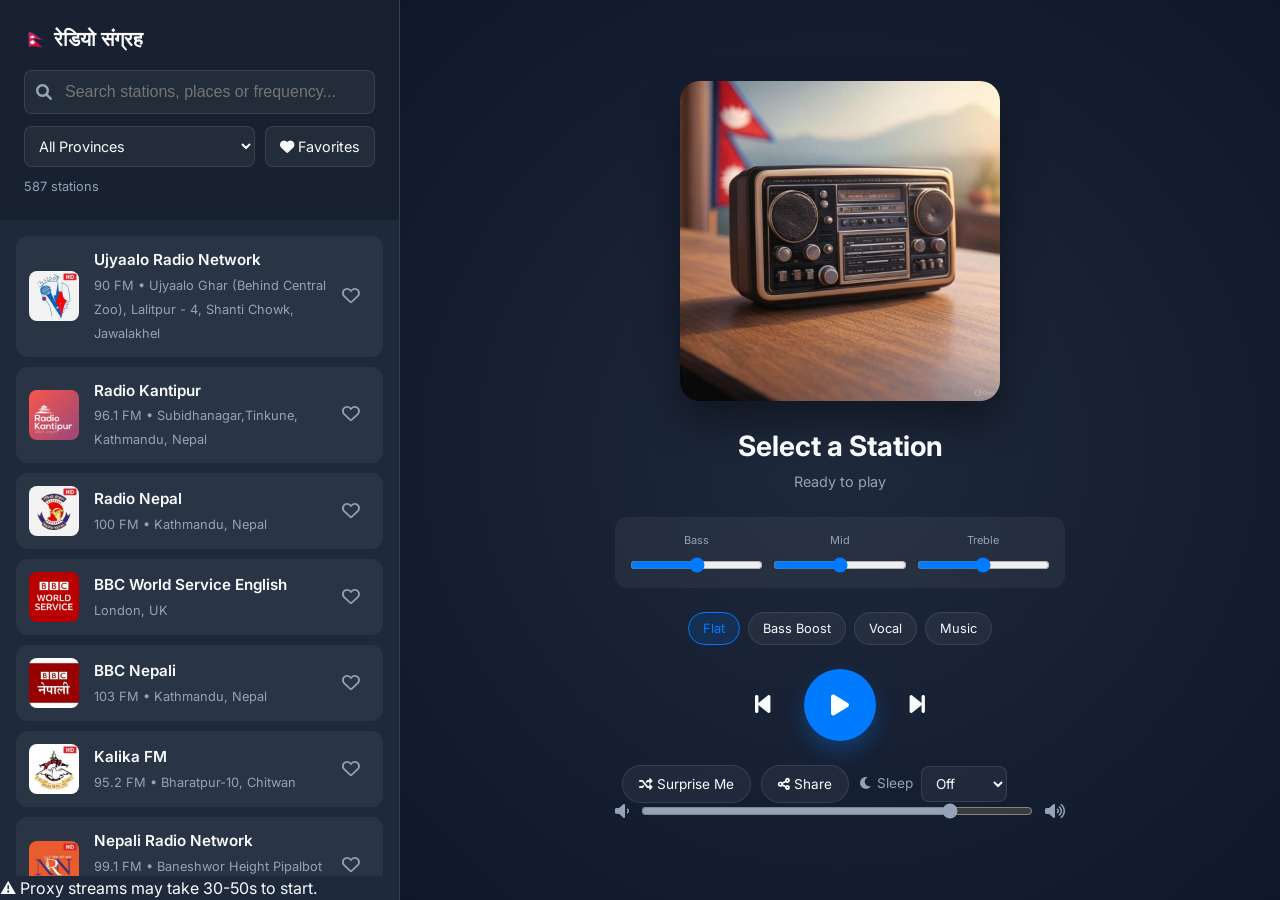
==== index.html @ 4ac7167f "Make province filter feedback obvious: live station count + input event" ====
<!DOCTYPE html>
<html lang="en">
<head>
  <meta charset="UTF-8" />
  <meta name="viewport" content="width=device-width, initial-scale=1.0, maximum-scale=1.0, user-scalable=no, viewport-fit=cover" />
  <meta name="apple-mobile-web-app-capable" content="yes" />
  <meta name="apple-mobile-web-app-status-bar-style" content="black-translucent" />
  <meta name="apple-mobile-web-app-title" content="Nepali Radio" />
  <title>📻 🇳🇵 नेपाली रेडियो संग्रह</title>

  <link rel="icon" href="/nepali-radio-player/icons/favicon-32x32.png" type="image/png" />
  <link rel="apple-touch-icon" href="/nepali-radio-player/icons/apple-touch-icon.png" />
  <link rel="manifest" href="/nepali-radio-player/site.webmanifest" />
  <meta name="theme-color" content="#0f172a" />

  <link href="https://fonts.googleapis.com/css2?family=Inter:wght@400;600;700&display=swap" rel="stylesheet">
  <link rel="stylesheet" href="https://cdnjs.cloudflare.com/ajax/libs/font-awesome/6.0.0/css/all.min.css">
  
  <link rel="stylesheet" href="style.css" />
</head>

<body>
  <div class="app-layout">
    
    <aside class="sidebar">
      <header class="sidebar-header">
        <h1><span class="flag">🇳🇵</span> रेडियो संग्रह</h1>
        <div class="search-container">
          <i class="fas fa-search"></i>
          <input type="text" id="search" placeholder="Search stations, places or frequency..." autocomplete="off" />
        </div>
        <div class="filter-row">
          <label class="visually-hidden" for="provinceFilter">Filter by province</label>
          <select id="provinceFilter" class="filter-select" aria-label="Filter by province">
            <option value="">All Provinces</option>
            <option value="1">Koshi</option>
            <option value="2">Madhesh</option>
            <option value="3">Bagmati</option>
            <option value="4">Gandaki</option>
            <option value="5">Lumbini</option>
            <option value="6">Karnali</option>
            <option value="7">Sudurpashchim</option>
          </select>
          <button id="favoritesToggle" class="fav-toggle-btn" type="button" aria-pressed="false" aria-label="Show favorites only">
            <i class="fas fa-heart"></i> Favorites
          </button>
        </div>
        <p id="stationCount" class="station-count" aria-live="polite"></p>
      </header>

      <section id="recentSection" class="recent-section" aria-label="Recently played stations" hidden>
        <h2 class="section-title"><i class="fas fa-clock-rotate-left"></i> Recently Played</h2>
        <div id="recentStations" class="recent-container"></div>
      </section>

      <div id="stations" class="stations-container">
        </div>

      <div class="proxy-note">
        <p>⚠️ Proxy streams may take 30-50s to start.</p>
      </div>
    </aside>

    <main class="player-hero">
      <div class="now-playing-container">
        <div class="artwork-card">
          <img id="main-logo" src="./logo/default.jpg" alt="Station Logo">
          <div class="wave-animation" id="visualizer">
              <span></span><span></span><span></span><span></span><span></span>
          </div>
        </div>
        
        <div class="station-info">
          <h2 id="nowPlayingName">Select a Station</h2>
          <p id="nowPlayingLocation">Ready to play</p>
        </div>

        <div class="eq-container">
          <div class="eq-slider">
            <label for="bassSlider">Bass</label>
            <input type="range" id="bassSlider" min="-10" max="10" value="0" step="1">
          </div>
          <div class="eq-slider">
            <label for="midSlider">Mid</label>
            <input type="range" id="midSlider" min="-10" max="10" value="0" step="1">
          </div>
          <div class="eq-slider">
            <label for="trebleSlider">Treble</label>
            <input type="range" id="trebleSlider" min="-10" max="10" value="0" step="1">
          </div>
        </div>

        <div class="eq-presets" role="group" aria-label="Equalizer presets">
          <button type="button" class="preset-btn active" data-preset="flat">Flat</button>
          <button type="button" class="preset-btn" data-preset="bass">Bass Boost</button>
          <button type="button" class="preset-btn" data-preset="vocal">Vocal</button>
          <button type="button" class="preset-btn" data-preset="music">Music</button>
        </div>

        <div class="main-controls">
          <button id="prevBtn" class="nav-btn" aria-label="Previous"><i class="fas fa-step-backward"></i></button>

          <button id="playPauseBtn" class="play-trigger" aria-label="Play/Pause">
            <i id="playIcon" class="fas fa-play"></i>
          </button>

          <button id="nextBtn" class="nav-btn" aria-label="Next"><i class="fas fa-step-forward"></i></button>
        </div>

        <div class="player-tools">
          <button id="shuffleBtn" class="tool-btn" type="button" aria-label="Play a random station">
            <i class="fas fa-shuffle"></i> Surprise Me
          </button>
          <button id="shareBtn" class="tool-btn" type="button" aria-label="Share this station">
            <i class="fas fa-share-nodes"></i> <span id="shareBtnLabel">Share</span>
          </button>
          <div class="sleep-box">
            <label for="sleepTimerSelect"><i class="fas fa-moon"></i> Sleep</label>
            <select id="sleepTimerSelect" class="filter-select" aria-label="Sleep timer">
              <option value="0">Off</option>
              <option value="15">15 min</option>
              <option value="30">30 min</option>
              <option value="45">45 min</option>
              <option value="60">60 min</option>
            </select>
            <span id="sleepTimerStatus" class="sleep-status" aria-live="polite"></span>
          </div>
        </div>

        <div class="volume-box">
          <i class="fas fa-volume-low"></i>
          <input type="range" id="volumeSlider" min="0" max="1" step="0.05" value="0.8">
          <i class="fas fa-volume-high"></i>
        </div>
      </div>
    </main>

  </div>

  <audio id="player" preload="none" playsinline crossorigin="anonymous"></audio>

  <script src="script.js" defer></script>

  <script>
    if ('serviceWorker' in navigator) {
      window.addEventListener('load', () => {
        navigator.serviceWorker.register('/nepali-radio-player/sw.js')
          .then(reg => console.log('✅ SW Registered'))
          .catch(err => console.error('❌ SW Failed', err));
      });
    }
  </script>
</body>
</html>
---- style.css ----
/* --- 1. VARIABLES & RESET --- */
:root {
  --bg-dark: #0f172a;
  --sidebar-bg: #1e293b;
  --accent: #007aff;
  --text-primary: #f8fafc;
  --text-dim: #94a3b8;
  --glass: rgba(255, 255, 255, 0.05);
  --glass-border: rgba(255, 255, 255, 0.1);
  --safe-top: env(safe-area-inset-top);
  --safe-bottom: env(safe-area-inset-bottom);
}

* {
  box-sizing: border-box;
  margin: 0;
  padding: 0;
  -webkit-tap-highlight-color: transparent;
}

body {
  background-color: var(--bg-dark);
  color: var(--text-primary);
  font-family: 'Inter', system-ui, -apple-system, sans-serif;
  line-height: 1.5;
  min-height: 100vh;
  /* Prevent horizontal bounce on mobile */
  overflow-x: hidden; 
}

img {
  max-width: 100%;
  height: auto;
  display: block;
}

/* --- 2. MOBILE-FIRST LAYOUT (Default) --- */
.app-layout {
  display: flex;
  flex-direction: column; /* Stack vertically on mobile */
  min-height: 100vh;
}

/* SIDEBAR (On Mobile, this is the station list below the player) */
.sidebar {
  width: 100%;
  background: var(--sidebar-bg);
  display: flex;
  flex-direction: column;
  order: 2; /* Move below player on mobile */
  padding-bottom: var(--safe-bottom);
}

.sidebar-header {
  padding: 1.5rem;
  background: rgba(0, 0, 0, 0.2);
  position: sticky;
  top: 0;
  z-index: 10;
}

.sidebar-header h1 {
  font-size: 1.25rem;
  margin-bottom: 1rem;
}

.search-container {
  position: relative;
  display: flex;
  align-items: center;
}

.search-container i {
  position: absolute;
  left: 12px;
  color: var(--text-dim);
}

.search-container input {
  width: 100%;
  padding: 12px 12px 12px 40px;
  border-radius: 8px;
  border: 1px solid var(--glass-border);
  background: var(--glass);
  color: white;
  font-size: 1rem;
}

.stations-container {
  padding: 1rem;
  display: grid;
  grid-template-columns: 1fr; /* Single column on mobile */
  gap: 10px;
}

/* FILTERS (Province + Favorites) */
.visually-hidden {
  position: absolute;
  width: 1px;
  height: 1px;
  overflow: hidden;
  clip: rect(0 0 0 0);
  white-space: nowrap;
}

.filter-row {
  display: flex;
  gap: 10px;
  margin-top: 12px;
}

.filter-select {
  flex: 1;
  min-width: 0;
  padding: 10px;
  border-radius: 8px;
  border: 1px solid var(--glass-border);
  background: var(--glass);
  color: var(--text-primary);
  font-size: 0.9rem;
  font-family: inherit;
}

.filter-select option {
  color: #0f172a;
}

.filter-select.active {
  border-color: var(--accent);
  color: var(--accent);
}

.fav-toggle-btn {
  padding: 10px 14px;
  border-radius: 8px;
  border: 1px solid var(--glass-border);
  background: var(--glass);
  color: var(--text-primary);
  font-size: 0.9rem;
  font-family: inherit;
  cursor: pointer;
  white-space: nowrap;
  transition: all 0.2s ease;
}

.fav-toggle-btn.active {
  background: rgba(0, 122, 255, 0.15);
  border-color: var(--accent);
  color: var(--accent);
}

/* RECENTLY PLAYED */
.recent-section {
  padding: 1rem 1rem 0;
}

.section-title {
  font-size: 0.85rem;
  font-weight: 600;
  color: var(--text-dim);
  text-transform: uppercase;
  letter-spacing: 0.05em;
  margin-bottom: 10px;
}

.recent-container {
  display: grid;
  grid-template-columns: 1fr;
  gap: 10px;
}

.error-msg {
  color: var(--text-dim);
  text-align: center;
  padding: 1rem;
  font-size: 0.9rem;
}

/* PLAYER HERO (On Mobile, this is the top section) */
.player-hero {
  width: 100%;
  padding: calc(2rem + var(--safe-top)) 1.5rem 2rem;
  background: radial-gradient(circle at center, #1e293b 0%, #0f172a 100%);
  display: flex;
  flex-direction: column;
  align-items: center;
  order: 1; /* Keep player on top */
}

.now-playing-container {
  width: 100%;
  max-width: 400px;
  text-align: center;
}

#main-logo {
  width: clamp(180px, 50vw, 280px); /* Scales based on screen width */
  aspect-ratio: 1/1;
  border-radius: 20px;
  margin: 0 auto 1.5rem;
  box-shadow: 0 20px 40px rgba(0, 0, 0, 0.4);
  object-fit: cover;
}

.station-info h2 {
  font-size: clamp(1.2rem, 5vw, 1.75rem);
  margin-bottom: 0.25rem;
}

.station-info p {
  color: var(--text-dim);
  font-size: 0.9rem;
  margin-bottom: 1.5rem;
}

/* --- 3. CONTROLS & UI ELEMENTS --- */
.eq-container {
  display: grid;
  grid-template-columns: repeat(3, 1fr);
  gap: 10px;
  background: var(--glass);
  padding: 15px;
  border-radius: 12px;
  margin-bottom: 1.5rem;
}

.eq-slider {
  display: flex;
  flex-direction: column;
  align-items: center;
  font-size: 11px;
  color: var(--text-dim);
  gap: 8px;
}

.eq-slider input {
  width: 100%;
  accent-color: var(--accent);
}

.main-controls {
  display: flex;
  align-items: center;
  justify-content: center;
  gap: 1.5rem;
  margin-bottom: 1.5rem;
}

.nav-btn {
  background: none;
  border: none;
  color: var(--text-primary);
  font-size: 1.5rem;
  padding: 10px;
  cursor: pointer;
}

.play-trigger {
  width: 72px;
  height: 72px;
  border-radius: 50%;
  background: var(--accent);
  color: white;
  border: none;
  font-size: 1.5rem;
  cursor: pointer;
  box-shadow: 0 10px 20px rgba(0, 122, 255, 0.3);
  display: flex;
  align-items: center;
  justify-content: center;
}

.volume-box {
  display: flex;
  align-items: center;
  gap: 12px;
  color: var(--text-dim);
}

.volume-box input {
  flex: 1;
  accent-color: var(--text-dim);
}

/* EQ PRESETS */
.eq-presets {
  display: flex;
  flex-wrap: wrap;
  justify-content: center;
  gap: 8px;
  margin-bottom: 1.5rem;
}

.preset-btn {
  padding: 8px 14px;
  border-radius: 999px;
  border: 1px solid var(--glass-border);
  background: var(--glass);
  color: var(--text-primary);
  font-size: 0.8rem;
  font-family: inherit;
  cursor: pointer;
  transition: all 0.2s ease;
}

.preset-btn.active {
  background: rgba(0, 122, 255, 0.15);
  border-color: var(--accent);
  color: var(--accent);
}

/* PLAYER TOOLS (Shuffle / Share / Sleep Timer) */
.player-tools {
  display: flex;
  flex-wrap: wrap;
  align-items: center;
  justify-content: center;
  gap: 10px;
  margin-top: 1.5rem;
}

.tool-btn {
  padding: 10px 16px;
  border-radius: 999px;
  border: 1px solid var(--glass-border);
  background: var(--glass);
  color: var(--text-primary);
  font-size: 0.85rem;
  font-family: inherit;
  cursor: pointer;
  transition: all 0.2s ease;
}

.tool-btn:active {
  transform: scale(0.97);
}

.sleep-box {
  display: flex;
  align-items: center;
  gap: 8px;
  color: var(--text-dim);
  font-size: 0.85rem;
}

.sleep-box .filter-select {
  flex: none;
  padding: 8px 10px;
  font-size: 0.85rem;
}

.sleep-status {
  min-width: 44px;
  font-variant-numeric: tabular-nums;
  color: var(--text-dim);
  font-size: 0.85rem;
}

.sleep-status.active {
  color: var(--accent);
}

/* STATION CARDS */
.station-card {
  display: flex;
  align-items: center;
  padding: 12px;
  background: var(--glass);
  border: 1px solid transparent;
  border-radius: 12px;
  cursor: pointer;
  transition: all 0.2s ease;
}

.station-card:active {
  transform: scale(0.98);
}

.station-card.active {
  background: rgba(0, 122, 255, 0.15);
  border-color: var(--accent);
}

.station-card img {
  width: 50px;
  height: 50px;
  border-radius: 8px;
  margin-right: 15px;
}

.station-card-info {
  flex: 1;
  min-width: 0;
}

/* FAVORITE HEART ON STATION CARDS */
.fav-btn {
  flex: none;
  background: none;
  border: none;
  color: var(--text-dim);
  font-size: 1.1rem;
  padding: 10px;
  margin-left: 6px;
  cursor: pointer;
  transition: all 0.2s ease;
}

.fav-btn.favorited {
  color: var(--accent);
}

.name {
  display: block;
  font-weight: 600;
  font-size: 0.95rem;
}

.location {
  font-size: 0.8rem;
  color: var(--text-dim);
}

/* --- 4. TABLET & DESKTOP OVERRIDES --- */

/* Tablets (iPad) */
@media (min-width: 768px) {
  .stations-container {
    grid-template-columns: repeat(2, 1fr); /* Two columns of stations */
  }
}

/* Desktop */
@media (min-width: 1024px) {
  .app-layout {
    flex-direction: row; /* Horizontal layout */
    height: 100vh;
    overflow: hidden;
  }

  .sidebar {
    width: 400px;
    height: 100vh;
    order: 1;
    border-right: 1px solid var(--glass-border);
  }

  .stations-container {
    grid-template-columns: 1fr; /* Back to single column in the sidebar */
    overflow-y: auto;
  }

  .player-hero {
    flex: 1;
    height: 100vh;
    order: 2;
    padding: 2rem;
    justify-content: center;
  }

  .now-playing-container {
    max-width: 450px;
  }

  #main-logo {
    width: 320px;
  }
}
/* Result count under the filters (added with the province-filter fix) */
.station-count {
  margin-top: 0.6rem;
  font-size: 0.8rem;
  color: var(--text-dim);
  min-height: 1em;
}
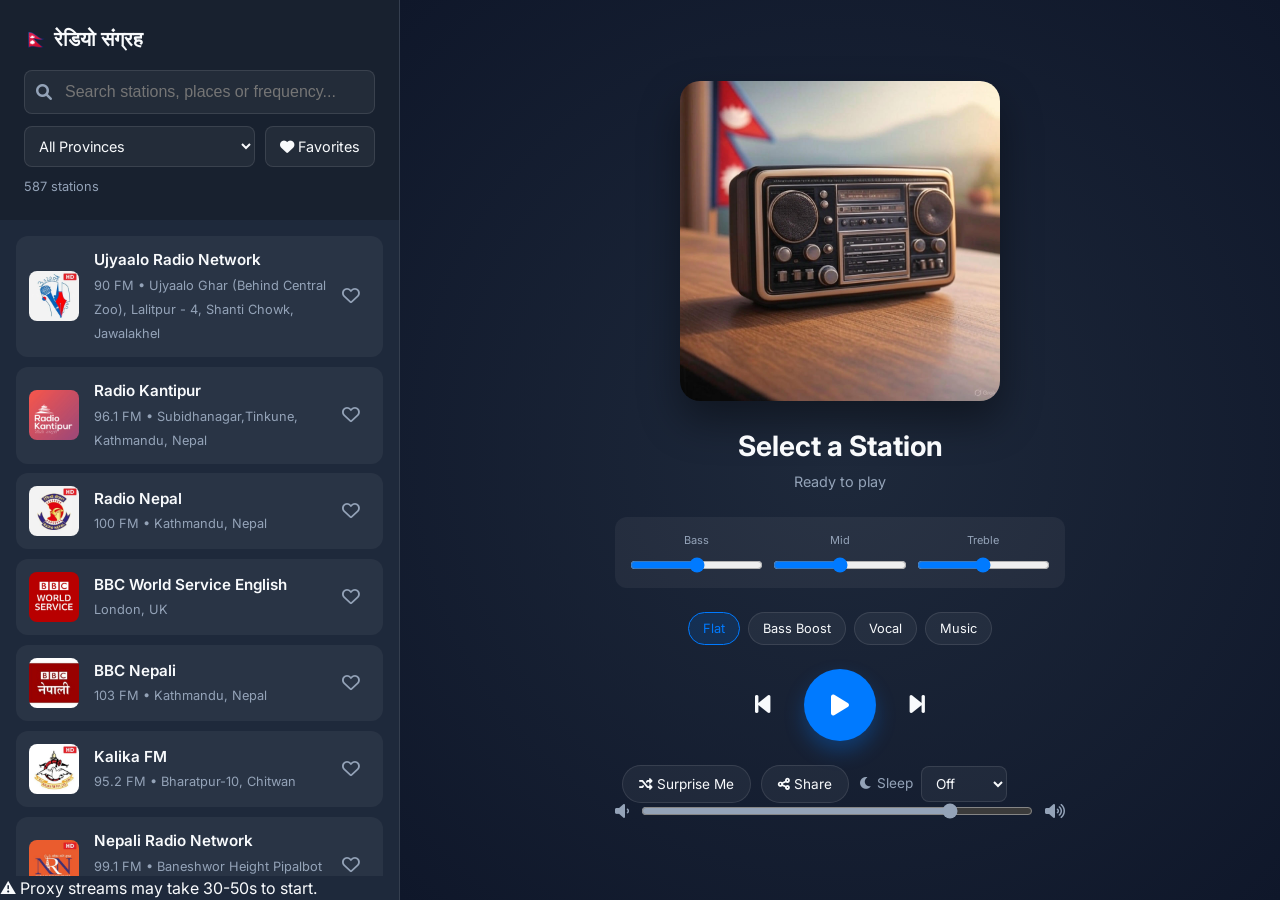
==== commit b0f71c7b: "Mobile experience pack: sticky mini-player, smooth scroll, compact player, province chips, touch pol" ====
--- a/index.html
+++ b/index.html
@@ -46,6 +46,16 @@
           </button>
         </div>
         <p id="stationCount" class="station-count" aria-live="polite"></p>
+        <div id="provinceChips" class="province-chips" role="group" aria-label="Filter by province">
+          <button type="button" class="province-chip active" data-value="">All</button>
+          <button type="button" class="province-chip" data-value="1">Koshi</button>
+          <button type="button" class="province-chip" data-value="2">Madhesh</button>
+          <button type="button" class="province-chip" data-value="3">Bagmati</button>
+          <button type="button" class="province-chip" data-value="4">Gandaki</button>
+          <button type="button" class="province-chip" data-value="5">Lumbini</button>
+          <button type="button" class="province-chip" data-value="6">Karnali</button>
+          <button type="button" class="province-chip" data-value="7">Sudurpashchim</button>
+        </div>
       </header>
 
       <section id="recentSection" class="recent-section" aria-label="Recently played stations" hidden>
@@ -74,6 +84,8 @@
           <h2 id="nowPlayingName">Select a Station</h2>
           <p id="nowPlayingLocation">Ready to play</p>
         </div>
+
+        <button id="eqToggle" class="eq-toggle" type="button" aria-expanded="false" aria-label="Show equalizer controls">🎚️ Tune</button>
 
         <div class="eq-container">
           <div class="eq-slider">
@@ -137,6 +149,17 @@
 
   </div>
 
+  <div id="miniPlayer" class="mini-player" hidden>
+    <img id="miniLogo" src="./logo/default.jpg" alt="">
+    <div class="mini-info">
+      <span id="miniName" class="mini-name"></span>
+      <span id="miniMeta" class="mini-meta"></span>
+    </div>
+    <button id="miniPrev" class="mini-btn" type="button" aria-label="Previous station"><i class="fas fa-step-backward"></i></button>
+    <button id="miniPlay" class="mini-play" type="button" aria-label="Play/Pause"><i id="miniPlayIcon" class="fas fa-play"></i></button>
+    <button id="miniNext" class="mini-btn" type="button" aria-label="Next station"><i class="fas fa-step-forward"></i></button>
+  </div>
+
   <audio id="player" preload="none" playsinline crossorigin="anonymous"></audio>
 
   <script src="script.js" defer></script>
--- a/style.css
+++ b/style.css
@@ -360,6 +360,11 @@
   color: var(--accent);
 }
 
+/* TOUCH POLISH: remove the double-tap zoom delay on interactive elements */
+button, select, .station-card, .province-chip {
+  touch-action: manipulation;
+}
+
 /* STATION CARDS */
 .station-card {
   display: flex;
@@ -370,6 +375,10 @@
   border-radius: 12px;
   cursor: pointer;
   transition: all 0.2s ease;
+  /* Off-screen cards cost almost nothing to render/scroll past.
+     Card height: 12px padding x2 + 50px logo = 74px. */
+  content-visibility: auto;
+  contain-intrinsic-size: auto 74px;
 }
 
 .station-card:active {
@@ -465,6 +474,11 @@
   #main-logo {
     width: 320px;
   }
+
+  /* Mini-player, province chips and the EQ toggle are mobile-only */
+  .mini-player {
+    display: none !important;
+  }
 }
 /* Result count under the filters (added with the province-filter fix) */
 .station-count {
@@ -473,3 +487,219 @@
   color: var(--text-dim);
   min-height: 1em;
 }
+
+/* --- 5. MOBILE EXPERIENCE PACK --- */
+
+/* Province chips + EQ toggle: hidden by default, shown below desktop */
+.province-chips {
+  display: none;
+}
+
+.eq-toggle {
+  display: none;
+}
+
+/* STICKY MINI-PLAYER (bar itself is styled for all widths but the
+   desktop media query above force-hides it at >=1024px) */
+.mini-player {
+  position: fixed;
+  left: 0;
+  right: 0;
+  bottom: 0;
+  z-index: 50;
+  display: flex;
+  align-items: center;
+  gap: 10px;
+  padding: 10px 12px calc(10px + var(--safe-bottom));
+  background: rgba(15, 23, 42, 0.92);
+  -webkit-backdrop-filter: blur(12px);
+  backdrop-filter: blur(12px);
+  border-top: 1px solid var(--glass-border);
+}
+
+.mini-player[hidden] {
+  display: none;
+}
+
+.mini-player img {
+  width: 44px;
+  height: 44px;
+  border-radius: 8px;
+  object-fit: cover;
+  flex: none;
+}
+
+.mini-info {
+  flex: 1;
+  min-width: 0;
+  display: flex;
+  flex-direction: column;
+}
+
+.mini-name {
+  font-weight: 600;
+  font-size: 0.9rem;
+  white-space: nowrap;
+  overflow: hidden;
+  text-overflow: ellipsis;
+}
+
+.mini-meta {
+  font-size: 0.75rem;
+  color: var(--text-dim);
+  white-space: nowrap;
+  overflow: hidden;
+  text-overflow: ellipsis;
+}
+
+.mini-btn {
+  background: none;
+  border: none;
+  color: var(--text-primary);
+  font-size: 1.1rem;
+  padding: 10px;
+  cursor: pointer;
+  flex: none;
+}
+
+.mini-play {
+  width: 48px;
+  height: 48px;
+  border-radius: 50%;
+  background: var(--accent);
+  color: white;
+  border: none;
+  font-size: 1.1rem;
+  cursor: pointer;
+  flex: none;
+  display: flex;
+  align-items: center;
+  justify-content: center;
+}
+
+@media (max-width: 1023px) {
+  /* Keep the last cards / proxy note clear of the fixed mini-player */
+  body.has-mini-player .sidebar {
+    padding-bottom: calc(88px + var(--safe-bottom));
+  }
+
+  /* PROVINCE CHIPS */
+  .province-chips {
+    display: flex;
+    gap: 8px;
+    overflow-x: auto;
+    padding-top: 12px;
+    scrollbar-width: none;
+    -webkit-overflow-scrolling: touch;
+  }
+
+  .province-chips::-webkit-scrollbar {
+    display: none;
+  }
+
+  .province-chip {
+    flex: none;
+    padding: 8px 14px;
+    border-radius: 999px;
+    border: 1px solid var(--glass-border);
+    background: var(--glass);
+    color: var(--text-primary);
+    font-size: 0.82rem;
+    font-family: inherit;
+    cursor: pointer;
+    transition: all 0.2s ease;
+  }
+
+  .province-chip.active {
+    background: rgba(0, 122, 255, 0.15);
+    border-color: var(--accent);
+    color: var(--accent);
+  }
+
+  /* COMPACT PLAYER: small artwork + info in one row, list starts higher */
+  .player-hero {
+    padding: calc(1rem + var(--safe-top)) 1rem 1.25rem;
+  }
+
+  .now-playing-container {
+    display: flex;
+    flex-wrap: wrap;
+    align-items: center;
+    text-align: left;
+  }
+
+  .artwork-card {
+    flex: none;
+  }
+
+  #main-logo {
+    width: 112px;
+    margin: 0;
+    border-radius: 14px;
+    box-shadow: 0 10px 20px rgba(0, 0, 0, 0.4);
+  }
+
+  .station-info {
+    flex: 1;
+    min-width: 0;
+    padding-left: 1rem;
+  }
+
+  .station-info h2 {
+    font-size: 1.15rem;
+  }
+
+  .station-info p {
+    margin-bottom: 0;
+  }
+
+  .now-playing-container > .eq-toggle,
+  .now-playing-container > .eq-container,
+  .now-playing-container > .eq-presets,
+  .now-playing-container > .main-controls,
+  .now-playing-container > .player-tools,
+  .now-playing-container > .volume-box {
+    flex: 0 0 100%;
+  }
+
+  /* EQ COLLAPSE behind the Tune toggle */
+  .eq-toggle {
+    display: inline-flex;
+    align-items: center;
+    justify-content: center;
+    gap: 6px;
+    margin-top: 1rem;
+    padding: 9px 16px;
+    border-radius: 999px;
+    border: 1px solid var(--glass-border);
+    background: var(--glass);
+    color: var(--text-primary);
+    font-size: 0.85rem;
+    font-family: inherit;
+    cursor: pointer;
+  }
+
+  .eq-container:not(.open),
+  .eq-presets:not(.open) {
+    display: none;
+  }
+
+  .eq-container.open {
+    margin-top: 1rem;
+    margin-bottom: 1rem;
+  }
+
+  .eq-presets.open {
+    margin-bottom: 0.5rem;
+  }
+
+  .main-controls {
+    margin-top: 1.25rem;
+    margin-bottom: 1rem;
+  }
+
+  .player-tools {
+    margin-top: 0;
+    margin-bottom: 1rem;
+  }
+}
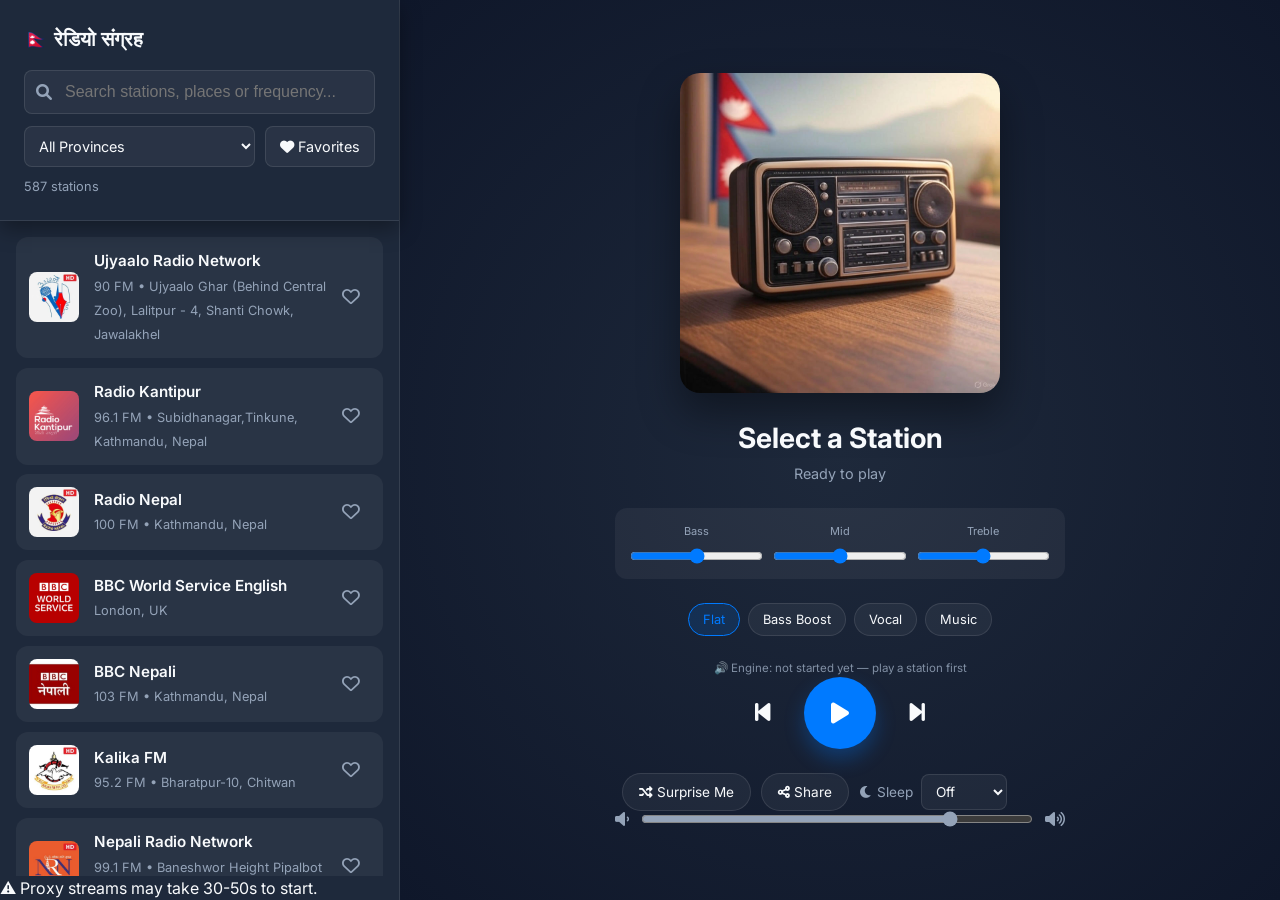
==== commit dd261d63: "Diagnose/fix iOS EQ+volume: build audio graph at play time (after stream loads), add engine status l" ====
--- a/index.html
+++ b/index.html
@@ -109,6 +109,8 @@
           <button type="button" class="preset-btn" data-preset="music">Music</button>
         </div>
 
+        <p id="audioDiag" class="audio-diag">🔊 Engine: not started yet — play a station first</p>
+
         <div class="main-controls">
           <button id="prevBtn" class="nav-btn" aria-label="Previous"><i class="fas fa-step-backward"></i></button>
 
--- a/style.css
+++ b/style.css
@@ -53,7 +53,11 @@
 
 .sidebar-header {
   padding: 1.5rem;
-  background: rgba(0, 0, 0, 0.2);
+  /* Solid background: the header sticks while the list scrolls under it,
+     so a translucent fill lets cards bleed through and looks messy. */
+  background: var(--sidebar-bg);
+  border-bottom: 1px solid var(--glass-border);
+  box-shadow: 0 8px 20px rgba(0, 0, 0, 0.35);
   position: sticky;
   top: 0;
   z-index: 10;
@@ -703,3 +707,12 @@
     margin-bottom: 1rem;
   }
 }
+
+/* Audio engine status line (inside the EQ/Tune area) */
+.audio-diag {
+  margin-top: 0.6rem;
+  font-size: 0.72rem;
+  color: var(--text-secondary, #94a3b8);
+  text-align: center;
+  opacity: 0.85;
+}
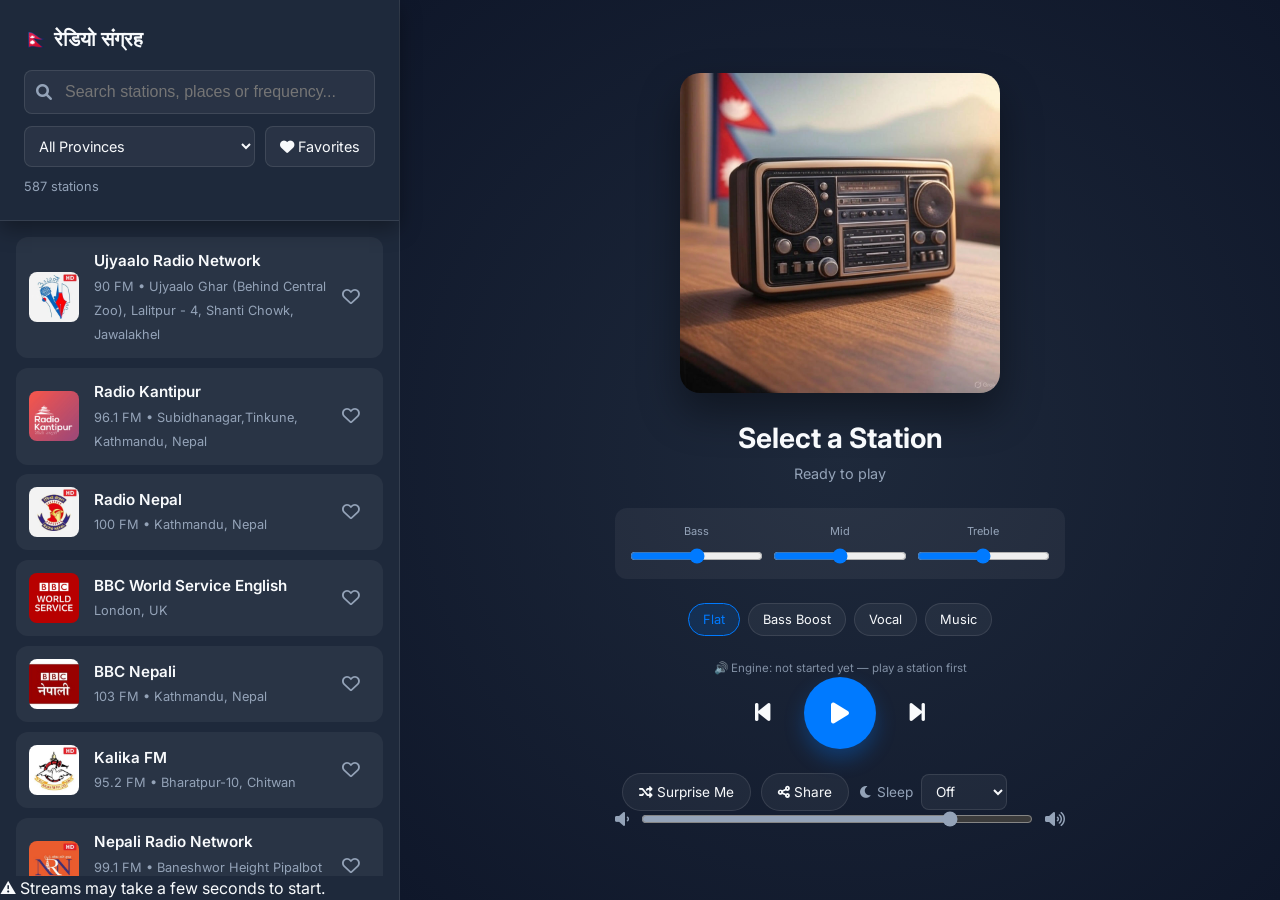
==== commit 80ff683a: "Route all streams through the VPS proxy (nepali-radio.duckdns.org), drop Render; update proxy note; " ====
--- a/index.html
+++ b/index.html
@@ -67,7 +67,7 @@
         </div>
 
       <div class="proxy-note">
-        <p>⚠️ Proxy streams may take 30-50s to start.</p>
+        <p>⚠️ Streams may take a few seconds to start.</p>
       </div>
     </aside>
 
--- a/style.css
+++ b/style.css
@@ -618,6 +618,48 @@
     background: rgba(0, 122, 255, 0.15);
     border-color: var(--accent);
     color: var(--accent);
+  }
+
+  /* SLIM STICKY HEADER: the solid header was eating ~half the phone
+     screen, so tighten every row inside it (mobile/tablet only) */
+  .sidebar-header {
+    padding: 0.7rem 1rem 0.55rem;
+    box-shadow: 0 4px 12px rgba(0, 0, 0, 0.3);
+  }
+
+  .sidebar-header h1 {
+    font-size: 1.02rem;
+    margin-bottom: 0.5rem;
+  }
+
+  .search-container input {
+    padding: 9px 12px 9px 38px;
+    font-size: 0.95rem;
+  }
+
+  .filter-row {
+    margin-top: 8px;
+    gap: 8px;
+  }
+
+  .filter-select,
+  .fav-toggle-btn {
+    padding: 8px 10px;
+    font-size: 0.85rem;
+  }
+
+  .station-count {
+    margin-top: 0.35rem;
+    font-size: 0.75rem;
+  }
+
+  .province-chips {
+    padding-top: 8px;
+  }
+
+  .province-chip {
+    padding: 6px 12px;
+    font-size: 0.8rem;
   }
 
   /* COMPACT PLAYER: small artwork + info in one row, list starts higher */
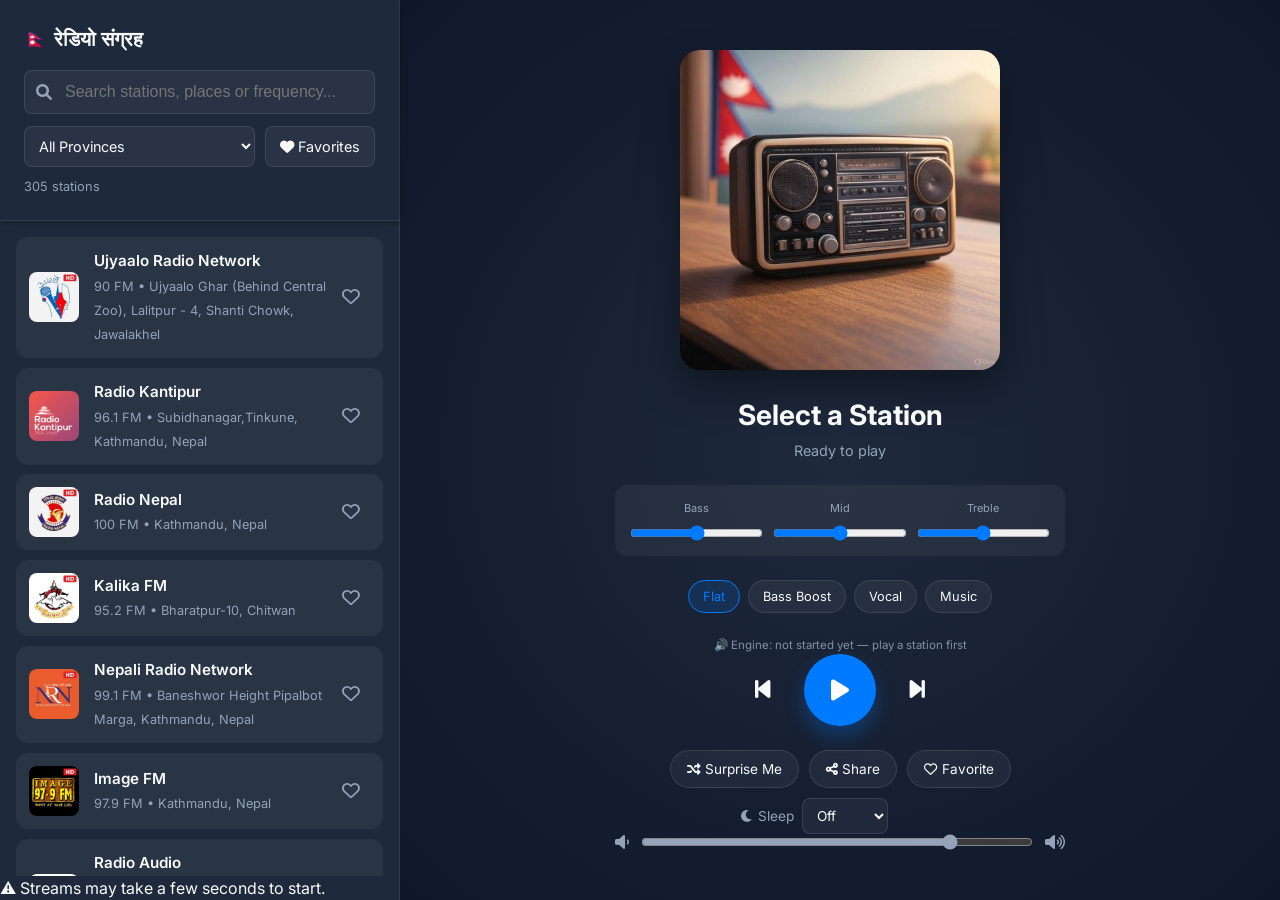
==== commit 2d6def4a: "Spotify-style mobile shell (Now Playing sheet + bottom tabs + list views) and hide 282 confirmed-dea" ====
--- a/index.html
+++ b/index.html
@@ -8,9 +8,9 @@
   <meta name="apple-mobile-web-app-title" content="Nepali Radio" />
   <title>📻 🇳🇵 नेपाली रेडियो संग्रह</title>
 
-  <link rel="icon" href="/nepali-radio-player/icons/favicon-32x32.png" type="image/png" />
-  <link rel="apple-touch-icon" href="/nepali-radio-player/icons/apple-touch-icon.png" />
-  <link rel="manifest" href="/nepali-radio-player/site.webmanifest" />
+  <link rel="icon" href="/icons/favicon-32x32.png" type="image/png" />
+  <link rel="apple-touch-icon" href="/icons/apple-touch-icon.png" />
+  <link rel="manifest" href="/site.webmanifest" />
   <meta name="theme-color" content="#0f172a" />
 
   <link href="https://fonts.googleapis.com/css2?family=Inter:wght@400;600;700&display=swap" rel="stylesheet">
@@ -128,6 +128,9 @@
           <button id="shareBtn" class="tool-btn" type="button" aria-label="Share this station">
             <i class="fas fa-share-nodes"></i> <span id="shareBtnLabel">Share</span>
           </button>
+          <button id="npFavBtn" class="tool-btn" type="button" aria-label="Favorite this station" aria-pressed="false">
+            <i class="far fa-heart"></i> <span id="npFavLabel">Favorite</span>
+          </button>
           <div class="sleep-box">
             <label for="sleepTimerSelect"><i class="fas fa-moon"></i> Sleep</label>
             <select id="sleepTimerSelect" class="filter-select" aria-label="Sleep timer">
@@ -151,6 +154,21 @@
 
   </div>
 
+  <!-- Full-screen Now Playing sheet (Spotify-style): on mobile the
+       .now-playing-container is moved inside here; tapping the
+       mini-player opens it. Desktop keeps the player in the hero. -->
+  <div id="nowPlayingSheet" class="np-sheet" hidden role="dialog" aria-label="Now playing">
+    <button id="npClose" class="np-close" type="button" aria-label="Close now playing"><i class="fas fa-chevron-down"></i></button>
+    <div id="npSheetBody" class="np-sheet-body"></div>
+  </div>
+
+  <!-- Bottom tab bar (mobile only, Spotify-style view switcher) -->
+  <nav id="tabBar" class="tab-bar" aria-label="Station views">
+    <button type="button" class="tab-btn active" data-view="all"><i class="fas fa-house"></i><span>Home</span></button>
+    <button type="button" class="tab-btn" data-view="favorites"><i class="fas fa-heart"></i><span>Favorites</span></button>
+    <button type="button" class="tab-btn" data-view="recent"><i class="fas fa-clock-rotate-left"></i><span>Recent</span></button>
+  </nav>
+
   <div id="miniPlayer" class="mini-player" hidden>
     <img id="miniLogo" src="./logo/default.jpg" alt="">
     <div class="mini-info">
@@ -169,7 +187,7 @@
   <script>
     if ('serviceWorker' in navigator) {
       window.addEventListener('load', () => {
-        navigator.serviceWorker.register('/nepali-radio-player/sw.js')
+        navigator.serviceWorker.register('/sw.js')
           .then(reg => console.log('✅ SW Registered'))
           .catch(err => console.error('❌ SW Failed', err));
       });
--- a/style.css
+++ b/style.css
@@ -57,7 +57,9 @@
      so a translucent fill lets cards bleed through and looks messy. */
   background: var(--sidebar-bg);
   border-bottom: 1px solid var(--glass-border);
-  box-shadow: 0 8px 20px rgba(0, 0, 0, 0.35);
+  /* Small shadow: a big soft shadow on a sticky element is repainted
+     on every scroll frame. */
+  box-shadow: 0 2px 8px rgba(0, 0, 0, 0.25);
   position: sticky;
   top: 0;
   z-index: 10;
@@ -378,11 +380,18 @@
   border: 1px solid transparent;
   border-radius: 12px;
   cursor: pointer;
-  transition: all 0.2s ease;
+  /* Only the cheap properties transition; "all" made every class or
+     state change on any of ~590 cards a candidate for animation work. */
+  transition: background-color 0.2s ease, border-color 0.2s ease, transform 0.1s ease;
   /* Off-screen cards cost almost nothing to render/scroll past.
      Card height: 12px padding x2 + 50px logo = 74px. */
   content-visibility: auto;
   contain-intrinsic-size: auto 74px;
+}
+
+/* Invisible marker the chunked renderer watches to load more cards */
+.list-sentinel {
+  height: 1px;
 }
 
 .station-card:active {
@@ -399,6 +408,8 @@
   height: 50px;
   border-radius: 8px;
   margin-right: 15px;
+  object-fit: cover;
+  flex: none;
 }
 
 .station-card-info {
@@ -515,9 +526,11 @@
   align-items: center;
   gap: 10px;
   padding: 10px 12px calc(10px + var(--safe-bottom));
-  background: rgba(15, 23, 42, 0.92);
-  -webkit-backdrop-filter: blur(12px);
-  backdrop-filter: blur(12px);
+  /* Nearly opaque solid fill. A backdrop-filter blur here forced the
+     phone to re-blur everything scrolling under this fixed bar on
+     every frame — a major scroll-jank source — for almost no visual
+     difference over this dark a background. */
+  background: rgba(15, 23, 42, 0.97);
   border-top: 1px solid var(--glass-border);
 }
 
@@ -624,7 +637,7 @@
      screen, so tighten every row inside it (mobile/tablet only) */
   .sidebar-header {
     padding: 0.7rem 1rem 0.55rem;
-    box-shadow: 0 4px 12px rgba(0, 0, 0, 0.3);
+    box-shadow: 0 2px 8px rgba(0, 0, 0, 0.25);
   }
 
   .sidebar-header h1 {
@@ -758,3 +771,146 @@
   text-align: center;
   opacity: 0.85;
 }
+
+/* --- 6. SPOTIFY-STYLE MOBILE SHELL --- */
+/* Tab bar + Now Playing sheet exist in the DOM at all sizes but are
+   only ever shown below desktop width. */
+.tab-bar {
+  display: none;
+}
+
+.np-sheet {
+  position: fixed;
+  inset: 0;
+  z-index: 90;
+  background: radial-gradient(circle at top, #1e293b 0%, #0f172a 70%);
+  transform: translateY(102%);
+  transition: transform 0.34s cubic-bezier(0.32, 0.72, 0.28, 1);
+  overflow-y: auto;
+  padding: calc(0.25rem + var(--safe-top)) 1.25rem calc(1.5rem + var(--safe-bottom));
+}
+
+.np-sheet[hidden] {
+  display: none;
+}
+
+.np-sheet.open {
+  transform: translateY(0);
+}
+
+.np-close {
+  position: sticky;
+  top: 0;
+  display: flex;
+  margin: 0 auto 0.25rem;
+  background: none;
+  border: none;
+  color: var(--text-dim);
+  font-size: 1.25rem;
+  padding: 10px 20px;
+  cursor: pointer;
+  z-index: 2;
+}
+
+body.sheet-open {
+  overflow: hidden;
+}
+
+@media (min-width: 1024px) {
+  /* Desktop keeps the in-flow hero player; sheet + tabs never show */
+  .np-sheet,
+  .tab-bar {
+    display: none !important;
+  }
+}
+
+@media (max-width: 1023px) {
+  /* LIST-FIRST: the hero leaves the flow on mobile — its controls
+     live in the Now Playing sheet (JS moves the same DOM node). */
+  .player-hero {
+    display: none;
+  }
+
+  /* BOTTOM TAB BAR (Home / Favorites / Recent) */
+  .tab-bar {
+    display: flex;
+    position: fixed;
+    left: 0;
+    right: 0;
+    bottom: 0;
+    z-index: 40;
+    background: #0b1220;
+    border-top: 1px solid var(--glass-border);
+    padding: 6px 8px calc(6px + var(--safe-bottom));
+  }
+
+  .tab-btn {
+    flex: 1;
+    display: flex;
+    flex-direction: column;
+    align-items: center;
+    gap: 2px;
+    background: none;
+    border: none;
+    color: var(--text-dim);
+    font-size: 0.68rem;
+    font-family: inherit;
+    padding: 6px 0 2px;
+    cursor: pointer;
+  }
+
+  .tab-btn i {
+    font-size: 1.15rem;
+  }
+
+  .tab-btn.active {
+    color: var(--accent);
+  }
+
+  /* Mini-player floats as a card above the tab bar (Spotify-style) */
+  .mini-player {
+    left: 8px;
+    right: 8px;
+    bottom: calc(62px + var(--safe-bottom));
+    border: 1px solid var(--glass-border);
+    border-radius: 14px;
+    cursor: pointer;
+  }
+
+  /* Keep list content clear of tab bar (+ mini-player when present) */
+  .sidebar {
+    padding-bottom: calc(78px + var(--safe-bottom));
+  }
+
+  body.has-mini-player .sidebar {
+    padding-bottom: calc(158px + var(--safe-bottom));
+  }
+
+  /* NOW PLAYING SHEET: centered, artwork-led layout */
+  .np-sheet .now-playing-container {
+    display: block;
+    max-width: 430px;
+    margin: 0 auto;
+    text-align: center;
+  }
+
+  .np-sheet .artwork-card {
+    display: flex;
+    justify-content: center;
+  }
+
+  .np-sheet #main-logo {
+    width: min(68vw, 280px);
+    margin: 0 auto 1.25rem;
+  }
+
+  .np-sheet .station-info {
+    flex: none;
+    padding-left: 0;
+    text-align: center;
+  }
+
+  .np-sheet .station-info p {
+    margin-bottom: 1.25rem;
+  }
+}
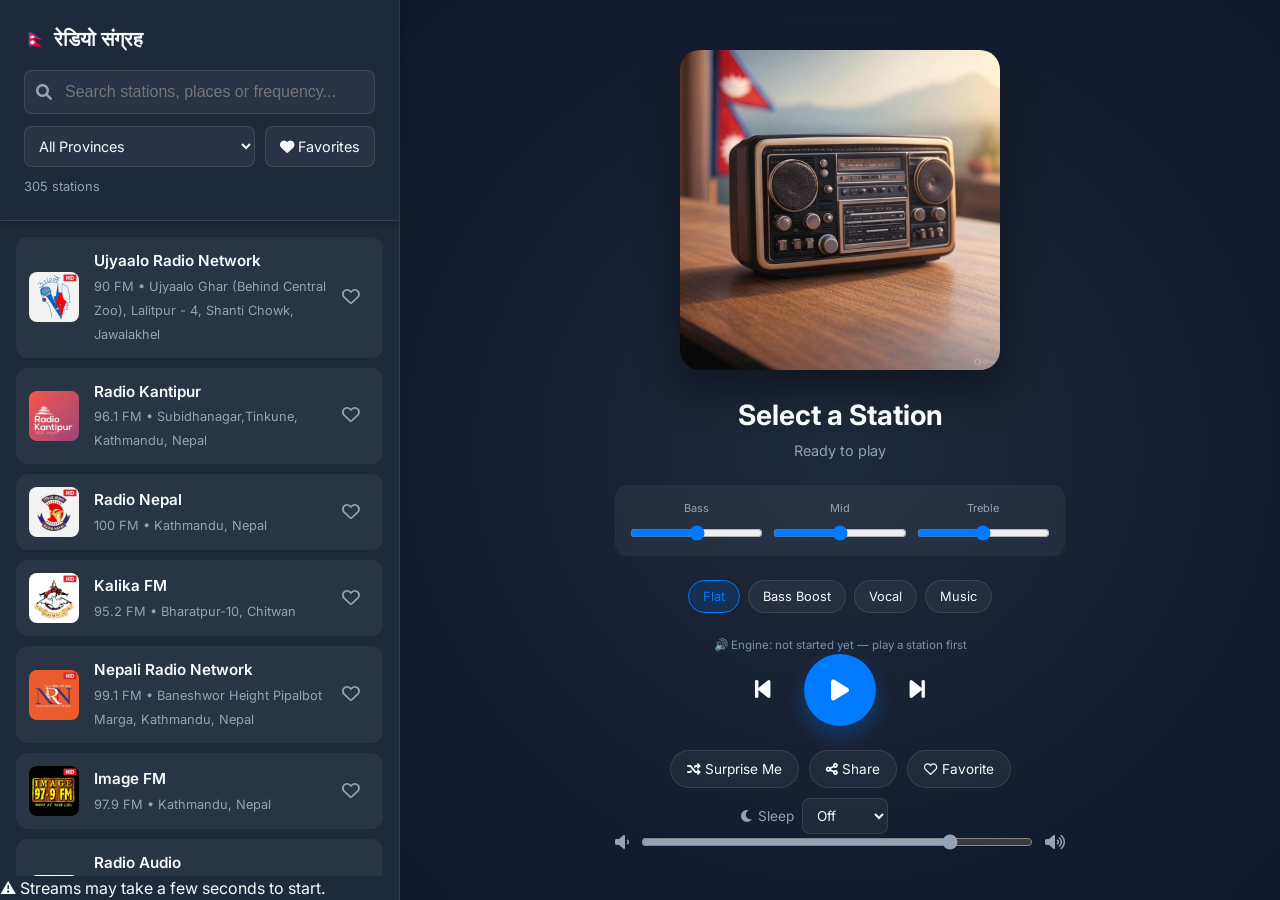
==== commit df67d963: "SW v17: harden update delivery so fixes actually reach installed PWAs (updateViaCache none, foregrou" ====
--- a/index.html
+++ b/index.html
@@ -7,6 +7,11 @@
   <meta name="apple-mobile-web-app-status-bar-style" content="black-translucent" />
   <meta name="apple-mobile-web-app-title" content="Nepali Radio" />
   <title>📻 🇳🇵 नेपाली रेडियो संग्रह</title>
+  <link rel="canonical" href="https://radio.moklav.tokyo/" />
+  <meta property="og:type" content="website" />
+  <meta property="og:title" content="📻 🇳🇵 नेपाली रेडियो संग्रह" />
+  <meta property="og:description" content="Listen to Nepali radio stations live" />
+  <meta property="og:url" content="https://radio.moklav.tokyo/" />
 
   <link rel="icon" href="/icons/favicon-32x32.png" type="image/png" />
   <link rel="apple-touch-icon" href="/icons/apple-touch-icon.png" />
@@ -186,9 +191,40 @@
 
   <script>
     if ('serviceWorker' in navigator) {
+      // Update delivery hardening: an installed PWA that is resumed
+      // from the app switcher never re-runs this page, so without help
+      // it can keep running an old stylesheet/script for days while
+      // fixes are already live (this is how the v16 scroll fix failed
+      // to reach a phone that "still had the bug"). Three defences:
+      // 1. updateViaCache:'none' — SW update checks always hit the
+      //    network, never the HTTP cache.
+      // 2. reg.update() whenever the app returns to the foreground —
+      //    a resumed PWA checks for a new SW instead of waiting for a
+      //    cold start. sw.js uses skipWaiting + clients.claim, so a
+      //    found update activates immediately...
+      // 3. ...and controllerchange then reloads the page ONCE so the
+      //    new code is what is actually on screen. Skipped while music
+      //    is playing (never interrupt a stream; the update then
+      //    applies on the next cold start instead).
+      const hadController = !!navigator.serviceWorker.controller;
+      let swReloading = false;
+      navigator.serviceWorker.addEventListener('controllerchange', () => {
+        if (!hadController || swReloading) return;
+        const playerEl = document.getElementById('player');
+        if (playerEl && !playerEl.paused) return;
+        swReloading = true;
+        window.location.reload();
+      });
       window.addEventListener('load', () => {
-        navigator.serviceWorker.register('/sw.js')
-          .then(reg => console.log('✅ SW Registered'))
+        navigator.serviceWorker.register('/sw.js', { updateViaCache: 'none' })
+          .then(reg => {
+            console.log('✅ SW Registered');
+            document.addEventListener('visibilitychange', () => {
+              if (document.visibilityState === 'visible') {
+                reg.update().catch(() => { /* offline etc. - next time */ });
+              }
+            });
+          })
           .catch(err => console.error('❌ SW Failed', err));
       });
     }
--- a/style.css
+++ b/style.css
@@ -383,10 +383,10 @@
   /* Only the cheap properties transition; "all" made every class or
      state change on any of ~590 cards a candidate for animation work. */
   transition: background-color 0.2s ease, border-color 0.2s ease, transform 0.1s ease;
-  /* Off-screen cards cost almost nothing to render/scroll past.
-     Card height: 12px padding x2 + 50px logo = 74px. */
-  content-visibility: auto;
-  contain-intrinsic-size: auto 74px;
+  /* NOTE: content-visibility: auto was removed — with the chunked
+     renderer the DOM is already bounded, and the property made a
+     previously-played card stick in place while the rest of the
+     list scrolled past it (rendering-containment artifact). */
 }
 
 /* Invisible marker the chunked renderer watches to load more cards */
